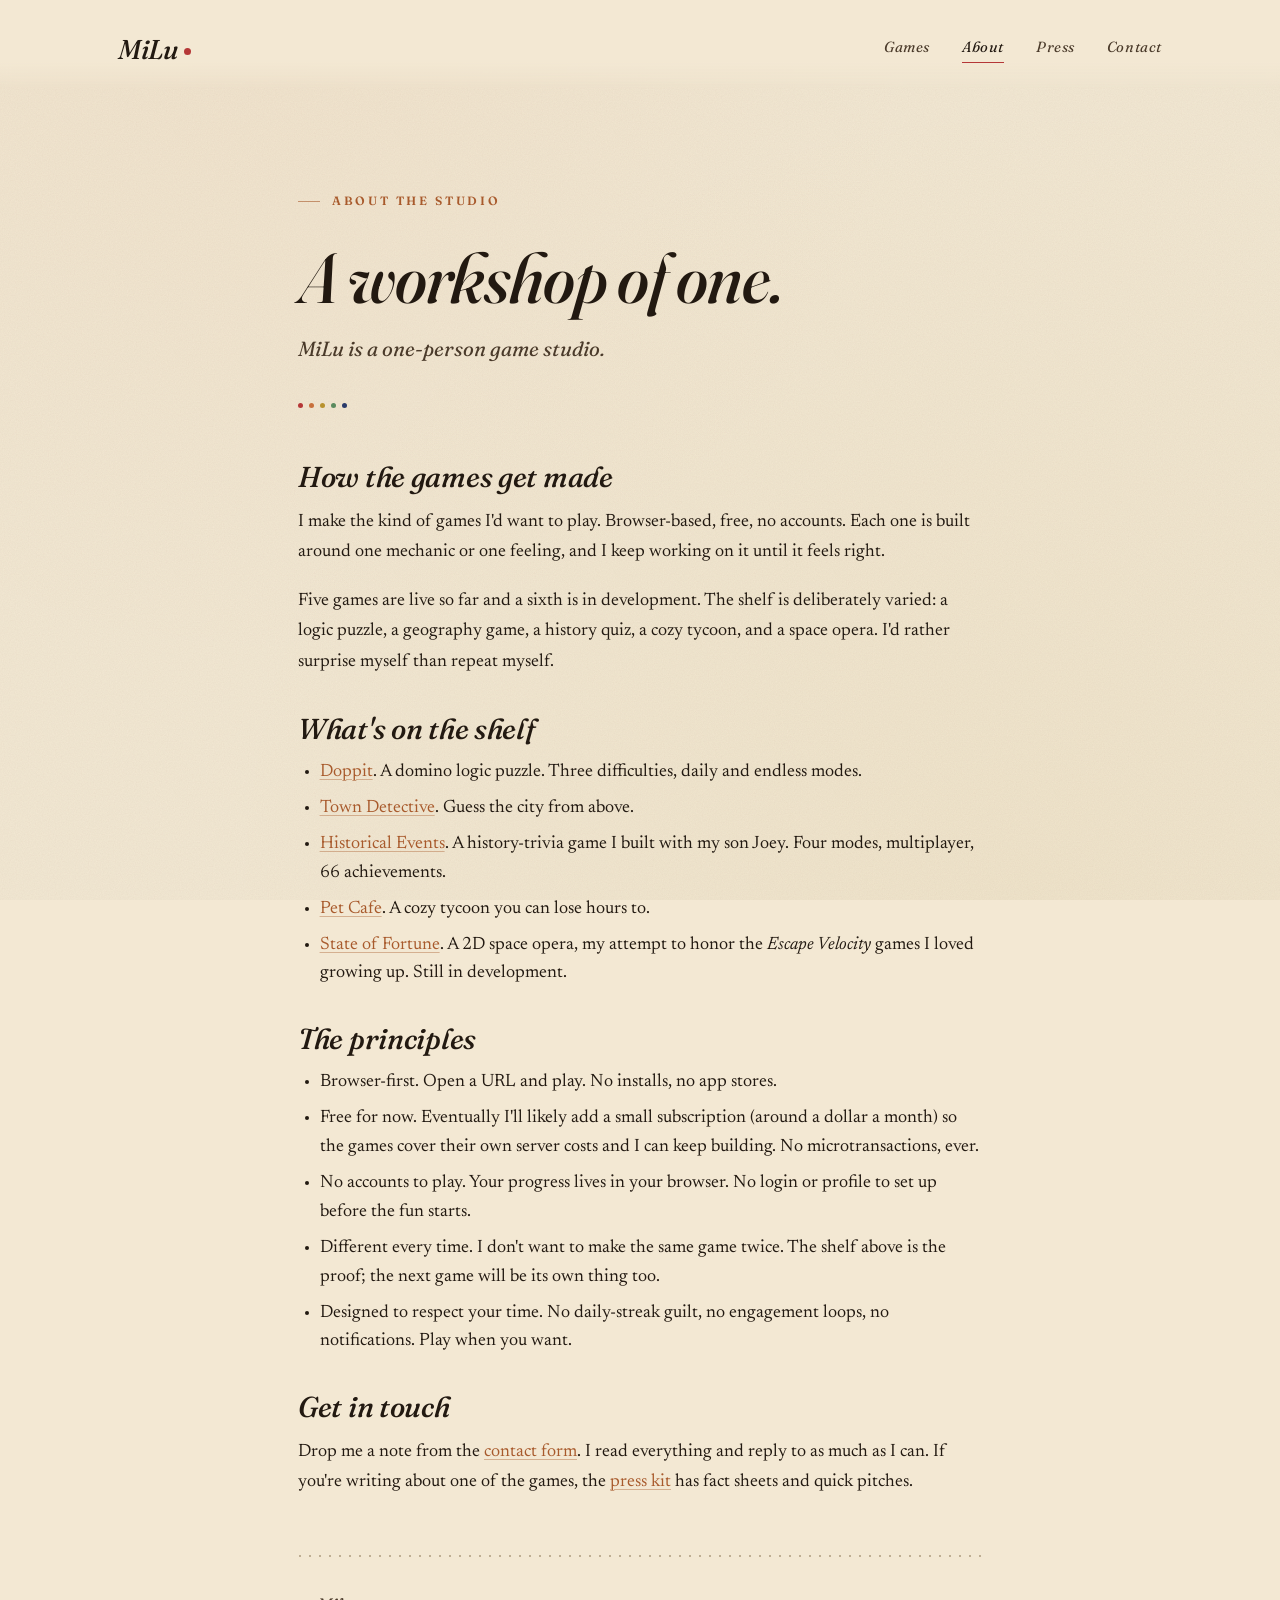
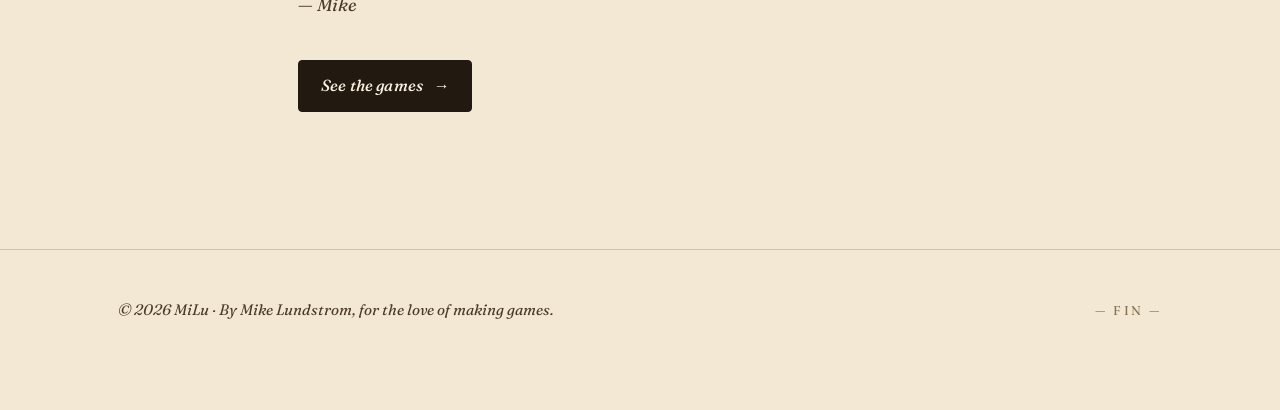
==== about/index.html @ 8ee282e8 "Build the MiLu portfolio site A one-person studio portfolio at milu.company. Single-page hero plus p" ====
<!doctype html>
<html lang="en">
<head>
<meta charset="utf-8">
<meta name="viewport" content="width=device-width, initial-scale=1, viewport-fit=cover">
<title>About — MiLu, a one-person game studio by Mike Lundstrom</title>
<meta name="description" content="MiLu is the workshop of Mike Lundstrom — a one-person studio making strange, considered, browser-playable games. Doppit, Town Detective, Pet Cafe, and State of Fortune (in development).">
<link rel="canonical" href="https://milu.company/about/">

<meta property="og:type" content="profile">
<meta property="og:title" content="About — MiLu">
<meta property="og:description" content="A one-person game studio. The name is Mike Lundstrom; the games are puzzles, sims, and adventures.">
<meta property="og:url" content="https://milu.company/about/">
<meta property="og:site_name" content="MiLu">
<meta name="twitter:card" content="summary">

<meta name="theme-color" content="#f3e8d3" media="(prefers-color-scheme: light)">
<meta name="theme-color" content="#1a1410" media="(prefers-color-scheme: dark)">

<link rel="icon" type="image/svg+xml" href="/assets/favicon.svg">
<link rel="preconnect" href="https://fonts.googleapis.com">
<link rel="preconnect" href="https://fonts.gstatic.com" crossorigin>
<link href="https://fonts.googleapis.com/css2?family=Fraunces:ital,opsz,wght@0,9..144,400..700;1,9..144,400..700&family=Newsreader:ital,opsz,wght@0,6..72,400..700;1,6..72,400..700&display=swap" rel="stylesheet">
<link rel="stylesheet" href="/assets/style.css">

<script type="application/ld+json">
{
  "@context": "https://schema.org",
  "@type": "AboutPage",
  "url": "https://milu.company/about/",
  "name": "About — MiLu",
  "mainEntity": {
    "@type": "Person",
    "name": "Mike Lundstrom",
    "jobTitle": "Game developer",
    "worksFor": { "@type": "Organization", "name": "MiLu", "url": "https://milu.company/" }
  }
}
</script>
</head>
<body>

<a href="#main" class="skip">Skip to content</a>

<header class="site-header">
  <div class="wrap">
    <a class="wordmark" href="/" aria-label="MiLu — home">MiLu<span class="dot" aria-hidden="true"></span></a>
    <nav class="nav" aria-label="Primary">
      <a href="/#games">Games</a>
      <a href="/about/" aria-current="page">About</a>
      <a href="/press/">Press</a>
      <a href="/contact/">Contact</a>
    </nav>
  </div>
</header>

<main id="main">
  <article class="detail">
    <div class="wrap-narrow" style="padding-top: 24px;">

      <p class="eyebrow solo fade fade-1">About the studio</p>
      <h1 class="fade fade-2" style="font-style: italic; margin: 18px 0 18px;">A workshop of one.</h1>
      <p class="lede fade fade-3">
        MiLu is a one-person game studio.
      </p>

      <div class="pip-row fade fade-3" aria-hidden="true">
        <span class="pip"></span><span class="pip"></span><span class="pip"></span><span class="pip"></span><span class="pip"></span>
      </div>

      <h2>How the games get made</h2>
      <p>
        I make the kind of games I'd want to play. Browser-based, free, no accounts. Each one is built
        around one mechanic or one feeling, and I keep working on it until it feels right.
      </p>
      <p>
        Five games are live so far and a sixth is in development. The shelf is deliberately varied:
        a logic puzzle, a geography game, a history quiz, a cozy tycoon, and a space opera. I'd rather
        surprise myself than repeat myself.
      </p>

      <h2>What's on the shelf</h2>
      <ul>
        <li><a href="/games/doppit/">Doppit</a>. A domino logic puzzle. Three difficulties, daily and endless modes.</li>
        <li><a href="/games/town-detective/">Town Detective</a>. Guess the city from above.</li>
        <li><a href="/games/historical-events/">Historical Events</a>. A history-trivia game I built with my son Joey. Four modes, multiplayer, 66 achievements.</li>
        <li><a href="/games/pet-cafe/">Pet Cafe</a>. A cozy tycoon you can lose hours to.</li>
        <li><a href="/games/state-of-fortune/">State of Fortune</a>. A 2D space opera, my attempt to honor the <em>Escape Velocity</em> games I loved growing up. Still in development.</li>
      </ul>

      <h2>The principles</h2>
      <ul>
        <li>Browser-first. Open a URL and play. No installs, no app stores.</li>
        <li>Free for now. Eventually I'll likely add a small subscription (around a dollar a month) so the games cover their own server costs and I can keep building. No microtransactions, ever.</li>
        <li>No accounts to play. Your progress lives in your browser. No login or profile to set up before the fun starts.</li>
        <li>Different every time. I don't want to make the same game twice. The shelf above is the proof; the next game will be its own thing too.</li>
        <li>Designed to respect your time. No daily-streak guilt, no engagement loops, no notifications. Play when you want.</li>
      </ul>

      <h2>Get in touch</h2>
      <p>
        Drop me a note from the <a href="/contact/">contact form</a>. I read everything and reply to as
        much as I can. If you're writing about one of the games, the <a href="/press/">press kit</a> has
        fact sheets and quick pitches.
      </p>

      <hr class="rule-dotted" style="margin: 56px 0 32px;" aria-hidden="true">

      <p style="font-family: var(--display); font-style: italic; color: var(--ink-soft);">— Mike</p>

      <div style="margin-top: 40px;">
        <a class="btn" href="/#games">See the games <span class="arrow">→</span></a>
      </div>

    </div>
  </article>
</main>

<footer class="site-footer">
  <div class="wrap">
    <p class="credit">© 2026 MiLu · By Mike Lundstrom, for the love of making games.</p>
    <p class="ornament">— fin —</p>
  </div>
</footer>

</body>
</html>
---- assets/style.css ----
/* ============================================================
   MILU — One-person game studio
   "The Almanac" — warm, hand-made, editorial-indie
   ============================================================ */

:root {
  /* Surfaces — warm paper / parchment */
  --paper:        #f3e8d3;
  --paper-soft:   #f8efde;
  --paper-deep:   #e8d9bf;
  --paper-shade:  #d8c6a7;
  --paper-card:   #fbf5e7;

  /* Ink — warm dark, never pure black */
  --ink:          #221911;
  --ink-soft:     #4a3a2a;
  --ink-faint:    #8a7355;
  --ink-rule:     rgba(34, 25, 17, 0.18);

  /* Accents */
  --ember:        #c8703c;   /* warm orange — primary */
  --ember-deep:   #a85a2c;
  --rust:         #b53737;   /* doppit red */
  --gold:         #b8922e;
  --gold-soft:    #d6a85a;
  --ivy:          #5a8a5e;
  --plum:         #714060;
  --indigo:       #2a3a6a;

  /* Game-specific accents (used in tiles) */
  --c-doppit:           #b53737;
  --c-towndetective:    #c9a84c;
  --c-historical:       #d49146;
  --c-petcafe:          #c8703c;
  --c-stateoffortune:   #6a4a96;

  /* Type scale */
  --display: 'Fraunces', 'Cormorant Garamond', Georgia, serif;
  --body:    'Newsreader', 'Source Serif 4', Georgia, serif;
  --mono:    'JetBrains Mono', ui-monospace, SFMono-Regular, Menlo, monospace;

  /* Rhythm */
  --content-max: 1140px;
  --content-narrow: 780px;
  --gutter: clamp(20px, 4vw, 48px);
}

@media (prefers-color-scheme: dark) {
  :root {
    --paper:        #1a1410;
    --paper-soft:   #221a14;
    --paper-deep:   #2a2018;
    --paper-shade:  #34281c;
    --paper-card:   #251c14;
    --ink:          #f0e3c6;
    --ink-soft:     #c4b393;
    --ink-faint:    #8a7355;
    --ink-rule:     rgba(240, 227, 198, 0.18);
    color-scheme: dark;
  }
}

/* ─── Reset / base ─────────────────────────────────────────── */

*, *::before, *::after { box-sizing: border-box; }

html {
  -webkit-text-size-adjust: 100%;
  scroll-behavior: smooth;
}

body {
  margin: 0;
  font-family: var(--body);
  font-size: 18px;
  line-height: 1.6;
  color: var(--ink);
  background: var(--paper);
  /* Paper grain — subtle SVG noise overlay */
  background-image:
    radial-gradient(circle at 20% 0%, rgba(200, 112, 60, 0.04), transparent 50%),
    radial-gradient(circle at 80% 100%, rgba(184, 146, 46, 0.05), transparent 60%),
    url("data:image/svg+xml;utf8,<svg xmlns='http://www.w3.org/2000/svg' width='220' height='220'><filter id='n'><feTurbulence type='fractalNoise' baseFrequency='0.85' numOctaves='2' stitchTiles='stitch'/><feColorMatrix values='0 0 0 0 0.15  0 0 0 0 0.12  0 0 0 0 0.08  0 0 0 0.07 0'/></filter><rect width='100%25' height='100%25' filter='url(%23n)'/></svg>");
  background-attachment: fixed;
  -webkit-font-smoothing: antialiased;
  -moz-osx-font-smoothing: grayscale;
  text-rendering: optimizeLegibility;
}

img, svg { display: block; max-width: 100%; }

a {
  color: var(--ember-deep);
  text-decoration: underline;
  text-decoration-thickness: 1px;
  text-underline-offset: 3px;
  text-decoration-color: rgba(168, 90, 44, 0.4);
  transition: color 200ms ease, text-decoration-color 200ms ease;
}
a:hover { color: var(--rust); text-decoration-color: currentColor; }

::selection { background: var(--gold-soft); color: var(--ink); }

/* ─── Layout containers ────────────────────────────────────── */

.wrap {
  max-width: var(--content-max);
  margin: 0 auto;
  padding: 0 var(--gutter);
}
.wrap-narrow {
  max-width: var(--content-narrow);
  margin: 0 auto;
  padding: 0 var(--gutter);
}

/* ─── Typography ───────────────────────────────────────────── */

h1, h2, h3, h4 {
  font-family: var(--display);
  font-weight: 500;
  line-height: 1.05;
  letter-spacing: -0.01em;
  color: var(--ink);
  margin: 0;
  font-variation-settings: "opsz" 144;
}

h1 { font-size: clamp(2.4rem, 6vw, 4.4rem); }
h2 { font-size: clamp(1.8rem, 3.6vw, 2.6rem); font-variation-settings: "opsz" 36; }
h3 { font-size: clamp(1.3rem, 2.4vw, 1.6rem); font-variation-settings: "opsz" 24; }

.display-italic { font-style: italic; }

.eyebrow {
  font-family: var(--display);
  font-size: 0.75rem;
  font-weight: 600;
  letter-spacing: 0.22em;
  text-transform: uppercase;
  color: var(--ember-deep);
  display: inline-flex;
  align-items: center;
  gap: 12px;
}
.eyebrow::before, .eyebrow::after {
  content: "";
  display: inline-block;
  width: 22px;
  height: 1px;
  background: currentColor;
  opacity: 0.6;
}
.eyebrow.solo::after { display: none; }

p { margin: 0 0 1em; }

.lede {
  font-size: clamp(1.15rem, 1.6vw, 1.3rem);
  line-height: 1.55;
  color: var(--ink-soft);
  font-style: italic;
  font-family: var(--display);
  font-weight: 400;
  font-variation-settings: "opsz" 18;
}

.fine {
  font-size: 0.85rem;
  color: var(--ink-faint);
  letter-spacing: 0.04em;
}

/* ─── Header / nav ─────────────────────────────────────────── */

.site-header {
  padding: 24px 0 0;
  position: sticky;
  top: 0;
  background: linear-gradient(to bottom, var(--paper) 70%, transparent);
  z-index: 50;
  backdrop-filter: blur(6px);
}
.site-header .wrap {
  display: flex;
  align-items: center;
  justify-content: space-between;
  gap: 24px;
  padding-top: 4px;
  padding-bottom: 16px;
}

.wordmark {
  font-family: var(--display);
  font-size: 1.7rem;
  font-style: italic;
  font-weight: 500;
  letter-spacing: -0.01em;
  color: var(--ink);
  text-decoration: none;
  display: inline-flex;
  align-items: baseline;
  gap: 6px;
  font-variation-settings: "opsz" 60;
}
.wordmark .dot {
  width: 7px;
  height: 7px;
  background: var(--rust);
  border-radius: 50%;
  display: inline-block;
  transform: translateY(-4px);
}
.wordmark:hover { color: var(--rust); }

.nav {
  display: flex;
  align-items: center;
  gap: clamp(14px, 2.5vw, 32px);
}
.nav a {
  font-family: var(--display);
  font-size: 0.92rem;
  letter-spacing: 0.04em;
  color: var(--ink-soft);
  text-decoration: none;
  font-style: italic;
  font-variation-settings: "opsz" 24;
  border-bottom: 1px solid transparent;
  padding-bottom: 2px;
  transition: color 180ms ease, border-color 180ms ease;
}
.nav a:hover { color: var(--ink); border-bottom-color: var(--ember); }
.nav a[aria-current="page"] { color: var(--ink); border-bottom-color: var(--rust); }

/* ─── Hero ─────────────────────────────────────────────────── */

.hero {
  padding: clamp(56px, 9vw, 120px) 0 clamp(40px, 6vw, 72px);
  position: relative;
}
.hero h1 {
  font-style: italic;
  font-weight: 400;
  max-width: 14ch;
  font-variation-settings: "opsz" 144;
}
.hero h1 em {
  font-style: normal;
  font-weight: 600;
  color: var(--rust);
}
.hero .lede {
  max-width: 38ch;
  margin-top: 22px;
}
.hero-decor {
  position: absolute;
  top: 10%;
  right: var(--gutter);
  font-family: var(--display);
  font-style: italic;
  color: var(--ink-faint);
  font-size: 0.85rem;
  letter-spacing: 0.16em;
  text-transform: uppercase;
  writing-mode: vertical-rl;
  text-orientation: mixed;
  opacity: 0.6;
}

/* Dotted ornament (echoes Doppit pips) */
.pip-row {
  display: inline-flex;
  gap: 6px;
  align-items: center;
  margin: 18px 0;
}
.pip-row .pip {
  width: 5px;
  height: 5px;
  border-radius: 50%;
  background: var(--rust);
}
.pip-row .pip:nth-child(2) { background: var(--ember); }
.pip-row .pip:nth-child(3) { background: var(--gold); }
.pip-row .pip:nth-child(4) { background: var(--ivy); }
.pip-row .pip:nth-child(5) { background: var(--indigo); }

/* ─── Section rhythm ───────────────────────────────────────── */

section { padding: clamp(48px, 7vw, 96px) 0; }

.section-head {
  display: flex;
  align-items: end;
  justify-content: space-between;
  gap: 24px;
  margin-bottom: 40px;
  flex-wrap: wrap;
}
.section-head h2 {
  font-style: italic;
  font-weight: 400;
  max-width: 22ch;
  font-variation-settings: "opsz" 56;
}
.section-head .aside {
  max-width: 32ch;
  color: var(--ink-soft);
  font-size: 0.95rem;
  line-height: 1.55;
}

.rule {
  border: 0;
  border-top: 1px solid var(--ink-rule);
  margin: 0;
}
.rule-dotted {
  border: 0;
  height: 4px;
  background-image: radial-gradient(circle, var(--ink-faint) 1px, transparent 1.5px);
  background-size: 10px 4px;
  background-repeat: repeat-x;
  background-position: center;
  margin: 12px 0;
  opacity: 0.5;
}

/* ─── Games grid ───────────────────────────────────────────── */

.games {
  display: grid;
  grid-template-columns: repeat(12, 1fr);
  gap: 24px;
}

.card {
  position: relative;
  display: flex;
  flex-direction: column;
  background: var(--paper-card);
  border: 1px solid var(--ink-rule);
  border-radius: 6px;
  overflow: hidden;
  text-decoration: none;
  color: var(--ink);
  box-shadow: 0 1px 0 var(--paper-shade), 0 14px 32px -20px rgba(34, 25, 17, 0.35);
  transition: transform 280ms cubic-bezier(0.2, 0.7, 0.3, 1.2),
              box-shadow 280ms ease;
}
.card:hover {
  transform: translateY(-3px);
  box-shadow: 0 1px 0 var(--paper-shade), 0 22px 44px -18px rgba(34, 25, 17, 0.45);
}

.card-art {
  aspect-ratio: 4/3;
  position: relative;
  overflow: hidden;
  border-bottom: 1px solid var(--ink-rule);
}
.card-art svg { width: 100%; height: 100%; display: block; }

.card-body {
  padding: 22px 24px 24px;
  display: flex;
  flex-direction: column;
  gap: 8px;
}
.card-title {
  font-family: var(--display);
  font-style: italic;
  font-size: 1.55rem;
  line-height: 1.05;
  font-weight: 500;
  letter-spacing: -0.01em;
  font-variation-settings: "opsz" 36;
}
.card-credit {
  font-family: var(--display);
  font-style: italic;
  color: var(--ink-faint);
  font-size: 0.85rem;
}
.card-tag {
  font-family: var(--display);
  font-size: 0.7rem;
  letter-spacing: 0.22em;
  text-transform: uppercase;
  color: var(--ember-deep);
  font-weight: 600;
}
.card-tag.coming { color: var(--plum); }
.card-meta {
  display: flex;
  justify-content: space-between;
  align-items: center;
  gap: 12px;
  margin-top: 12px;
}
.card-meta .arrow {
  font-family: var(--display);
  color: var(--ink-soft);
  font-size: 0.95rem;
  font-style: italic;
  transition: transform 250ms ease, color 250ms ease;
}
.card:hover .arrow { transform: translateX(4px); color: var(--rust); }

.card-summary {
  font-size: 0.96rem;
  line-height: 1.5;
  color: var(--ink-soft);
}

/* Grid spans */
.card.lg { grid-column: span 12; }
.card.md { grid-column: span 6; }
.card.sm { grid-column: span 4; }

@media (min-width: 900px) {
  .card.lg { grid-column: span 8; }
  .card.md { grid-column: span 4; }
  .card.sm { grid-column: span 4; }
}
@media (max-width: 700px) {
  .card.lg, .card.md, .card.sm { grid-column: span 12; }
}

/* ─── About preview ────────────────────────────────────────── */

.about-preview {
  display: grid;
  grid-template-columns: 1fr 1fr;
  gap: clamp(32px, 5vw, 64px);
  align-items: start;
}
@media (max-width: 800px) { .about-preview { grid-template-columns: 1fr; } }

.about-portrait {
  aspect-ratio: 4 / 5;
  background: var(--paper-deep);
  border-radius: 4px;
  position: relative;
  overflow: hidden;
  box-shadow: 0 2px 0 var(--paper-shade), 0 30px 50px -30px rgba(34, 25, 17, 0.45);
}

.about-text h2 { margin-bottom: 18px; }
.about-text p { font-size: 1.05rem; line-height: 1.65; color: var(--ink-soft); }

/* ─── Press preview / contact ──────────────────────────────── */

.press-band {
  background: var(--paper-soft);
  border-top: 1px solid var(--ink-rule);
  border-bottom: 1px solid var(--ink-rule);
}
.press-grid {
  display: grid;
  grid-template-columns: 1.2fr 1fr;
  gap: clamp(32px, 5vw, 72px);
  align-items: center;
}
@media (max-width: 800px) { .press-grid { grid-template-columns: 1fr; } }

.contact-card {
  background: var(--paper-card);
  border: 1px solid var(--ink-rule);
  border-radius: 6px;
  padding: 28px;
  box-shadow: 0 2px 0 var(--paper-shade);
}
.contact-card .email {
  font-family: var(--display);
  font-style: italic;
  font-size: clamp(1.4rem, 2.6vw, 1.8rem);
  font-weight: 500;
  color: var(--ink);
  word-break: break-all;
  font-variation-settings: "opsz" 36;
}
.contact-card .email a {
  text-decoration-color: var(--ember);
  color: var(--ink);
}
.contact-card .email a:hover { color: var(--rust); }

/* ─── Press screenshots ────────────────────────────────────── */

.press-shot {
  display: block;
  max-width: 520px;
  margin: 32px 0 12px;
  border-radius: 6px;
  overflow: hidden;
  border: 1px solid var(--ink-rule);
  box-shadow: 0 2px 0 var(--paper-shade), 0 14px 32px -20px rgba(34, 25, 17, 0.4);
}
.press-shot img {
  display: block;
  width: 100%;
  height: auto;
  aspect-ratio: 4 / 3;
}

/* ─── Press kit list ───────────────────────────────────────── */

.press-list {
  list-style: none;
  padding: 0;
  margin: 0;
  display: grid;
  gap: 14px;
}
.press-list li {
  border-bottom: 1px dotted var(--ink-rule);
  padding-bottom: 14px;
  display: flex;
  justify-content: space-between;
  gap: 16px;
  align-items: baseline;
}
.press-list strong {
  font-family: var(--display);
  font-style: italic;
  font-weight: 500;
  font-size: 1.1rem;
}
.press-list .meta {
  font-size: 0.85rem;
  color: var(--ink-faint);
  letter-spacing: 0.04em;
}

/* ─── Buttons ──────────────────────────────────────────────── */

.btn {
  display: inline-flex;
  align-items: center;
  gap: 10px;
  font-family: var(--display);
  font-style: italic;
  font-size: 1rem;
  font-weight: 500;
  color: var(--paper-soft);
  background: var(--ink);
  padding: 12px 22px;
  border-radius: 4px;
  text-decoration: none;
  border: 1px solid var(--ink);
  transition: transform 180ms ease, background 200ms ease, color 200ms ease;
  letter-spacing: 0.01em;
}
.btn:hover { background: var(--rust); border-color: var(--rust); transform: translateY(-1px); }
.btn .arrow { transition: transform 220ms ease; }
.btn:hover .arrow { transform: translateX(4px); }

.btn.ghost {
  background: transparent;
  color: var(--ink);
}
.btn.ghost:hover { background: var(--ink); color: var(--paper-soft); }

/* ─── Footer ───────────────────────────────────────────────── */

.site-footer {
  padding: 48px 0 72px;
  border-top: 1px solid var(--ink-rule);
  margin-top: 48px;
}
.site-footer .wrap {
  display: flex;
  justify-content: space-between;
  align-items: baseline;
  gap: 24px;
  flex-wrap: wrap;
}
.site-footer .credit {
  font-family: var(--display);
  font-style: italic;
  font-size: 0.95rem;
  color: var(--ink-soft);
}
.site-footer .ornament {
  font-family: var(--display);
  color: var(--ink-faint);
  font-size: 0.8rem;
  letter-spacing: 0.2em;
  text-transform: uppercase;
}

/* ─── Detail page layout (per-game / about / press) ────────── */

.detail {
  padding: clamp(36px, 6vw, 72px) 0 clamp(48px, 7vw, 96px);
}
.detail-grid {
  display: grid;
  grid-template-columns: 1.4fr 1fr;
  gap: clamp(32px, 5vw, 64px);
  align-items: start;
}
@media (max-width: 900px) { .detail-grid { grid-template-columns: 1fr; } }

.detail-art {
  aspect-ratio: 4 / 3;
  border-radius: 6px;
  overflow: hidden;
  box-shadow: 0 2px 0 var(--paper-shade), 0 26px 60px -28px rgba(34, 25, 17, 0.5);
}
.detail-art svg { width: 100%; height: 100%; }

.detail-text h1 {
  font-style: italic;
  font-size: clamp(2.2rem, 4.6vw, 3.4rem);
  margin-bottom: 12px;
  font-variation-settings: "opsz" 96;
}
.detail-text h1 .ampersand {
  font-style: italic;
  color: var(--ember);
}
.detail-text .lede { margin-bottom: 24px; }

.detail-meta {
  display: grid;
  grid-template-columns: repeat(auto-fit, minmax(140px, 1fr));
  gap: 16px;
  padding: 22px 0;
  border-top: 1px solid var(--ink-rule);
  border-bottom: 1px solid var(--ink-rule);
  margin: 24px 0 32px;
}
.detail-meta dt {
  font-family: var(--display);
  font-size: 0.7rem;
  letter-spacing: 0.22em;
  text-transform: uppercase;
  color: var(--ember-deep);
  font-weight: 600;
  margin-bottom: 6px;
}
.detail-meta dd {
  font-family: var(--display);
  font-style: italic;
  font-size: 1.05rem;
  margin: 0;
  font-variation-settings: "opsz" 18;
}

.actions {
  display: flex;
  gap: 14px;
  flex-wrap: wrap;
  margin-top: 28px;
}

article p { line-height: 1.7; }

article h2 {
  font-style: italic;
  font-size: clamp(1.4rem, 2.4vw, 1.8rem);
  margin: 36px 0 14px;
  font-variation-settings: "opsz" 36;
}

article ul { padding-left: 1.2em; margin: 0 0 1em; }
article li { margin-bottom: 0.4em; line-height: 1.6; }

/* ─── Subtle animations ────────────────────────────────────── */

@keyframes fadeUp {
  from { opacity: 0; transform: translateY(14px); }
  to   { opacity: 1; transform: translateY(0); }
}
.fade { animation: fadeUp 700ms cubic-bezier(0.2, 0.7, 0.3, 1) both; }
.fade-1 { animation-delay: 90ms; }
.fade-2 { animation-delay: 180ms; }
.fade-3 { animation-delay: 270ms; }
.fade-4 { animation-delay: 360ms; }
.fade-5 { animation-delay: 450ms; }
.fade-6 { animation-delay: 540ms; }

@media (prefers-reduced-motion: reduce) {
  *, *::before, *::after {
    animation-duration: 0.01ms !important;
    transition-duration: 0.01ms !important;
  }
  html { scroll-behavior: auto; }
}

/* ─── Skip link ────────────────────────────────────────────── */

.skip {
  position: absolute;
  left: -9999px;
  top: -9999px;
}
.skip:focus {
  position: fixed;
  top: 12px;
  left: 12px;
  background: var(--ink);
  color: var(--paper-soft);
  padding: 8px 14px;
  border-radius: 4px;
  z-index: 100;
}

/* ─── Tile-specific art tweaks ─────────────────────────────── */

.tile-doppit { background: #e8d9bf; }
.tile-doppit svg .pip { fill: #b53737; }

.tile-towndetective { background: #0c1019; }
.tile-historical { background: #1a1208; }
.tile-petcafe { background: #2a1f14; }
.tile-stateoffortune {
  background: radial-gradient(ellipse at 30% 20%, #2a2350, #0a0816 70%);
}
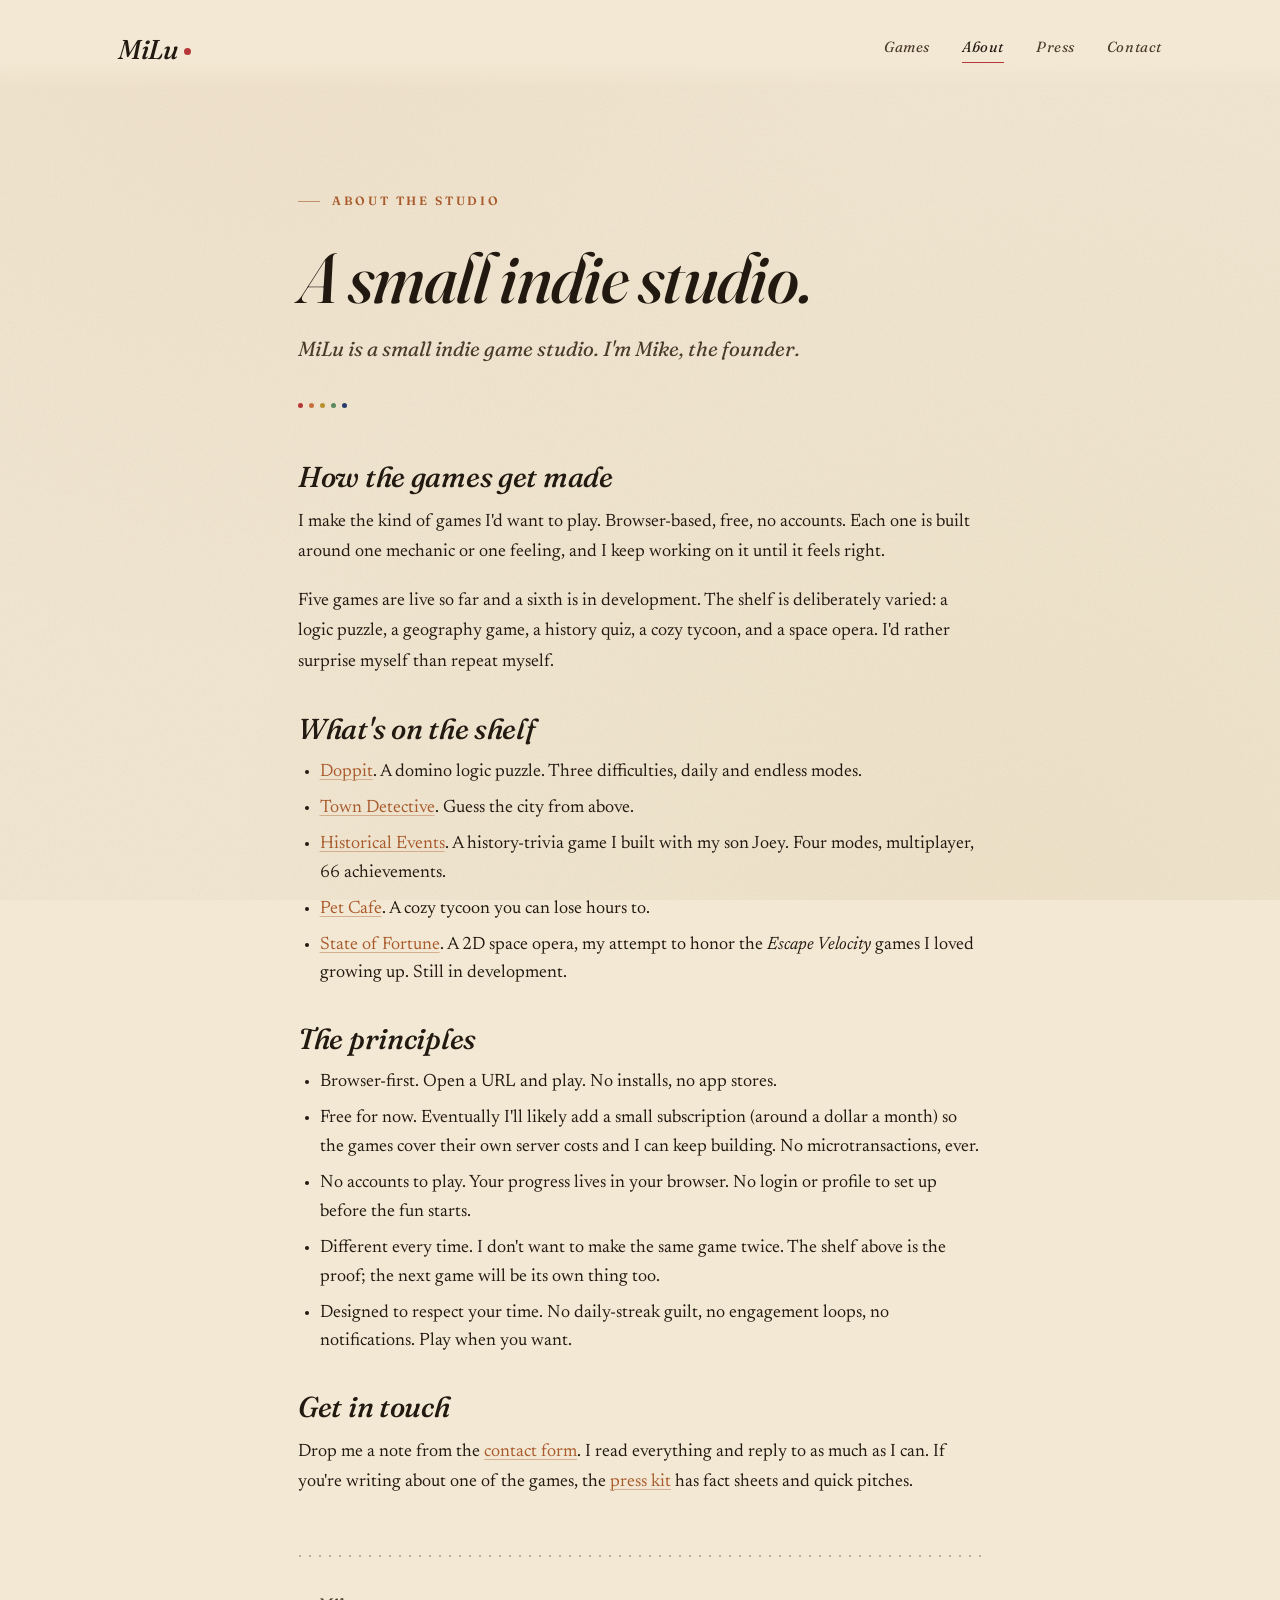
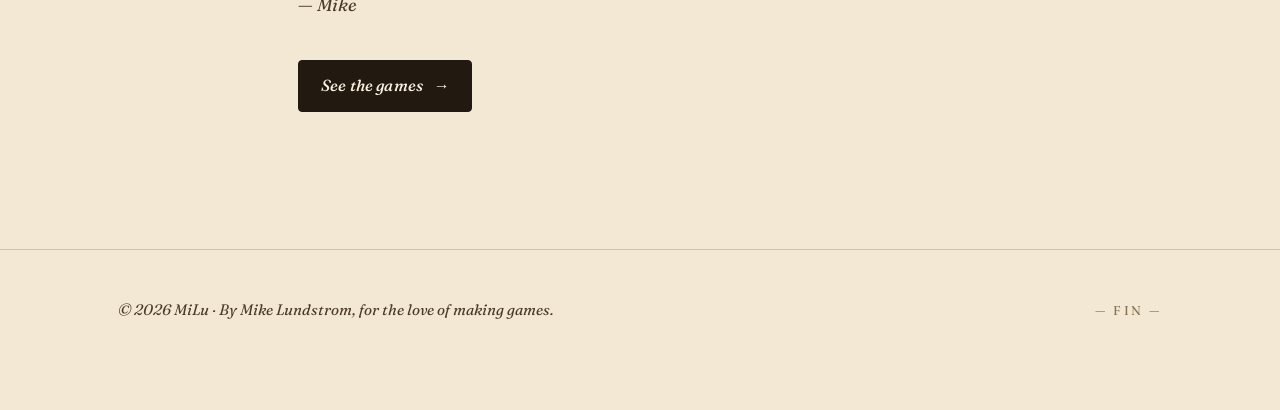
==== commit 1af1bd45: "Reframe MiLu as a small indie studio (drop one-person framing) Replaces every "one-person studio / w" ====
--- a/about/index.html
+++ b/about/index.html
@@ -3,13 +3,13 @@
 <head>
 <meta charset="utf-8">
 <meta name="viewport" content="width=device-width, initial-scale=1, viewport-fit=cover">
-<title>About — MiLu, a one-person game studio by Mike Lundstrom</title>
-<meta name="description" content="MiLu is the workshop of Mike Lundstrom — a one-person studio making strange, considered, browser-playable games. Doppit, Town Detective, Pet Cafe, and State of Fortune (in development).">
+<title>About — MiLu, a small indie game studio founded by Mike Lundstrom</title>
+<meta name="description" content="MiLu is a small indie studio founded by Mike Lundstrom, making considered, browser-playable games. Doppit, Town Detective, Historical Events, Pet Cafe, and State of Fortune (in development).">
 <link rel="canonical" href="https://milu.company/about/">
 
 <meta property="og:type" content="profile">
 <meta property="og:title" content="About — MiLu">
-<meta property="og:description" content="A one-person game studio. The name is Mike Lundstrom; the games are puzzles, sims, and adventures.">
+<meta property="og:description" content="A small indie game studio founded by Mike Lundstrom. The games are puzzles, sims, and adventures.">
 <meta property="og:url" content="https://milu.company/about/">
 <meta property="og:site_name" content="MiLu">
 <meta name="twitter:card" content="summary">
@@ -59,9 +59,9 @@
     <div class="wrap-narrow" style="padding-top: 24px;">
 
       <p class="eyebrow solo fade fade-1">About the studio</p>
-      <h1 class="fade fade-2" style="font-style: italic; margin: 18px 0 18px;">A workshop of one.</h1>
+      <h1 class="fade fade-2" style="font-style: italic; margin: 18px 0 18px;">A small indie studio.</h1>
       <p class="lede fade fade-3">
-        MiLu is a one-person game studio.
+        MiLu is a small indie game studio. I'm Mike, the founder.
       </p>
 
       <div class="pip-row fade fade-3" aria-hidden="true">
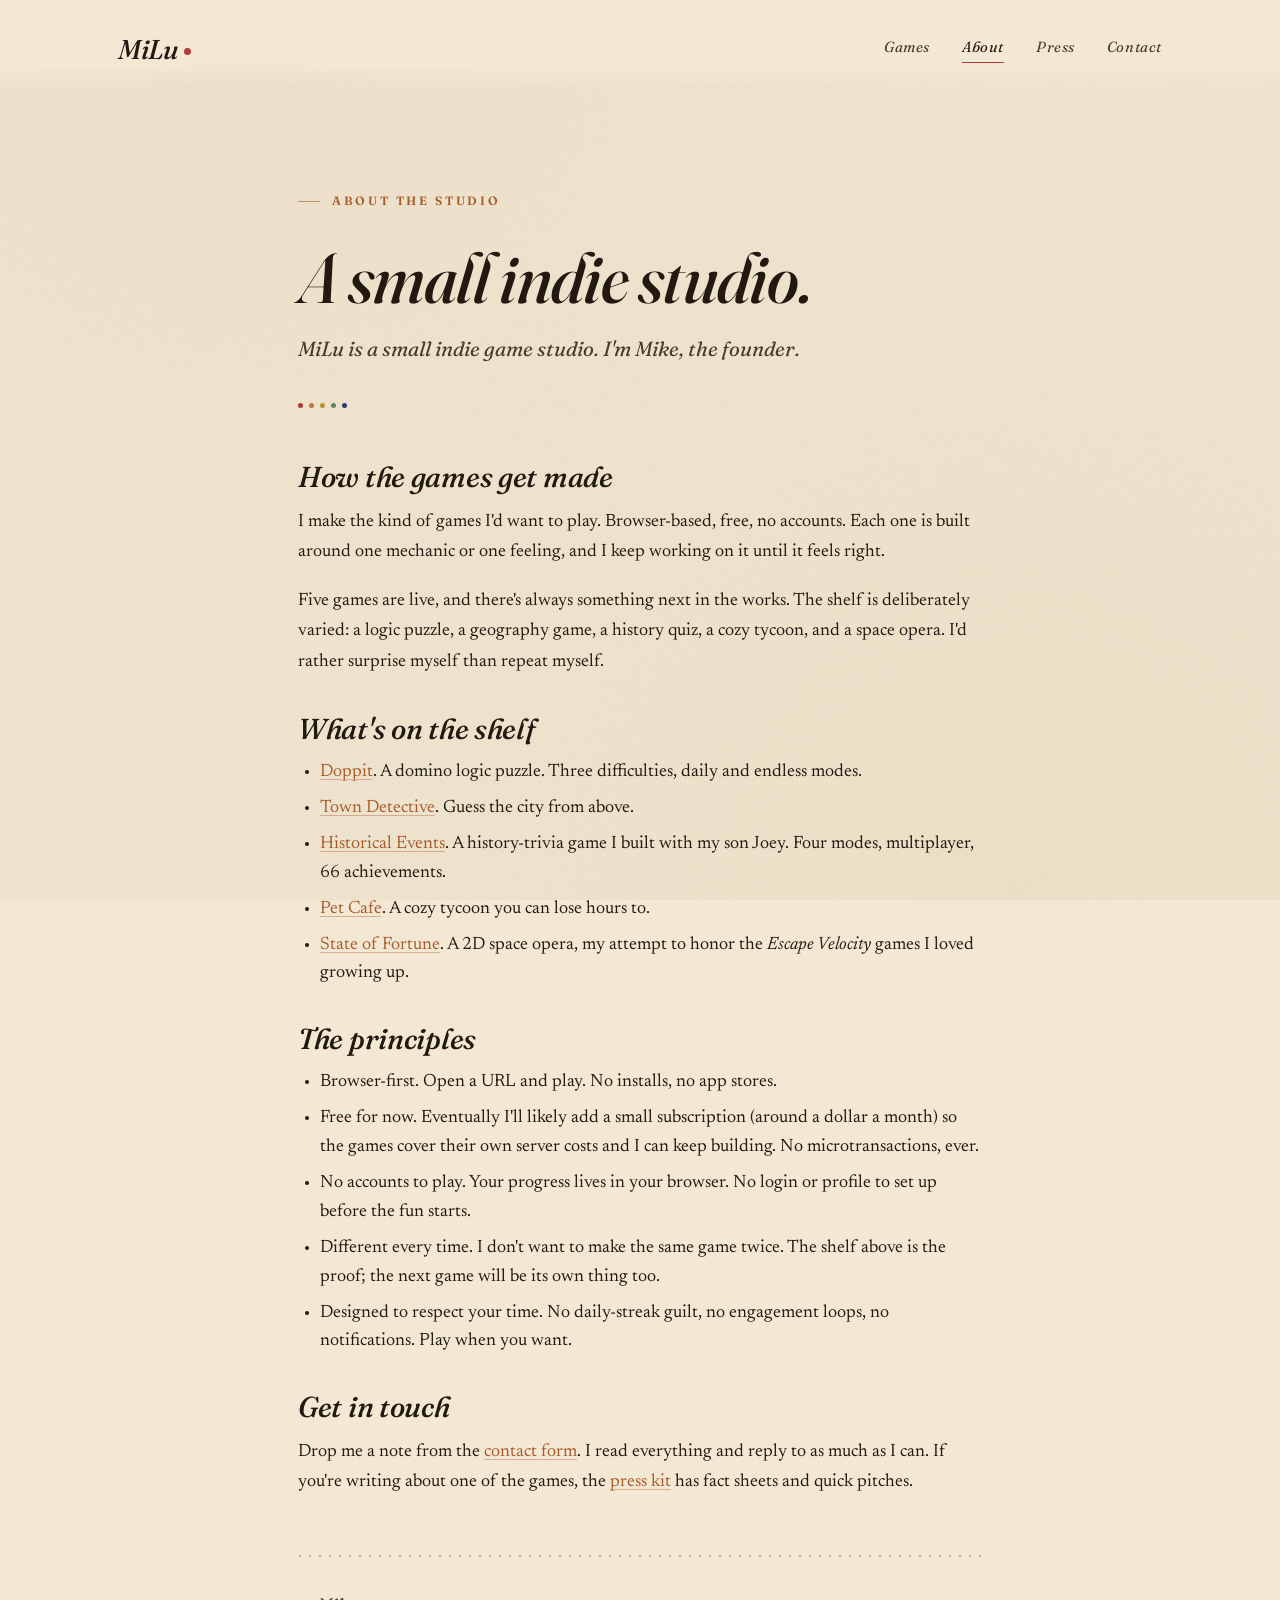
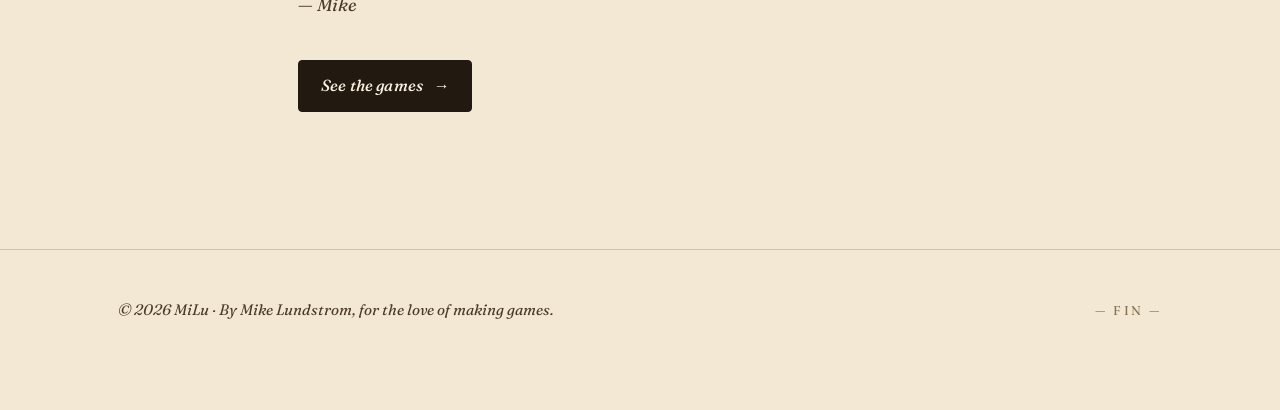
==== commit 0144eff7: "State of Fortune is live at stateoffortune.com Drops every "in development" / "Coming soon" / "Miles" ====
--- a/about/index.html
+++ b/about/index.html
@@ -4,7 +4,7 @@
 <meta charset="utf-8">
 <meta name="viewport" content="width=device-width, initial-scale=1, viewport-fit=cover">
 <title>About — MiLu, a small indie game studio founded by Mike Lundstrom</title>
-<meta name="description" content="MiLu is a small indie studio founded by Mike Lundstrom, making considered, browser-playable games. Doppit, Town Detective, Historical Events, Pet Cafe, and State of Fortune (in development).">
+<meta name="description" content="MiLu is a small indie studio founded by Mike Lundstrom, making considered, browser-playable games. Doppit, Town Detective, Historical Events, Pet Cafe, and State of Fortune.">
 <link rel="canonical" href="https://milu.company/about/">
 
 <meta property="og:type" content="profile">
@@ -74,7 +74,7 @@
         around one mechanic or one feeling, and I keep working on it until it feels right.
       </p>
       <p>
-        Five games are live so far and a sixth is in development. The shelf is deliberately varied:
+        Five games are live, and there's always something next in the works. The shelf is deliberately varied:
         a logic puzzle, a geography game, a history quiz, a cozy tycoon, and a space opera. I'd rather
         surprise myself than repeat myself.
       </p>
@@ -85,7 +85,7 @@
         <li><a href="/games/town-detective/">Town Detective</a>. Guess the city from above.</li>
         <li><a href="/games/historical-events/">Historical Events</a>. A history-trivia game I built with my son Joey. Four modes, multiplayer, 66 achievements.</li>
         <li><a href="/games/pet-cafe/">Pet Cafe</a>. A cozy tycoon you can lose hours to.</li>
-        <li><a href="/games/state-of-fortune/">State of Fortune</a>. A 2D space opera, my attempt to honor the <em>Escape Velocity</em> games I loved growing up. Still in development.</li>
+        <li><a href="/games/state-of-fortune/">State of Fortune</a>. A 2D space opera, my attempt to honor the <em>Escape Velocity</em> games I loved growing up.</li>
       </ul>
 
       <h2>The principles</h2>
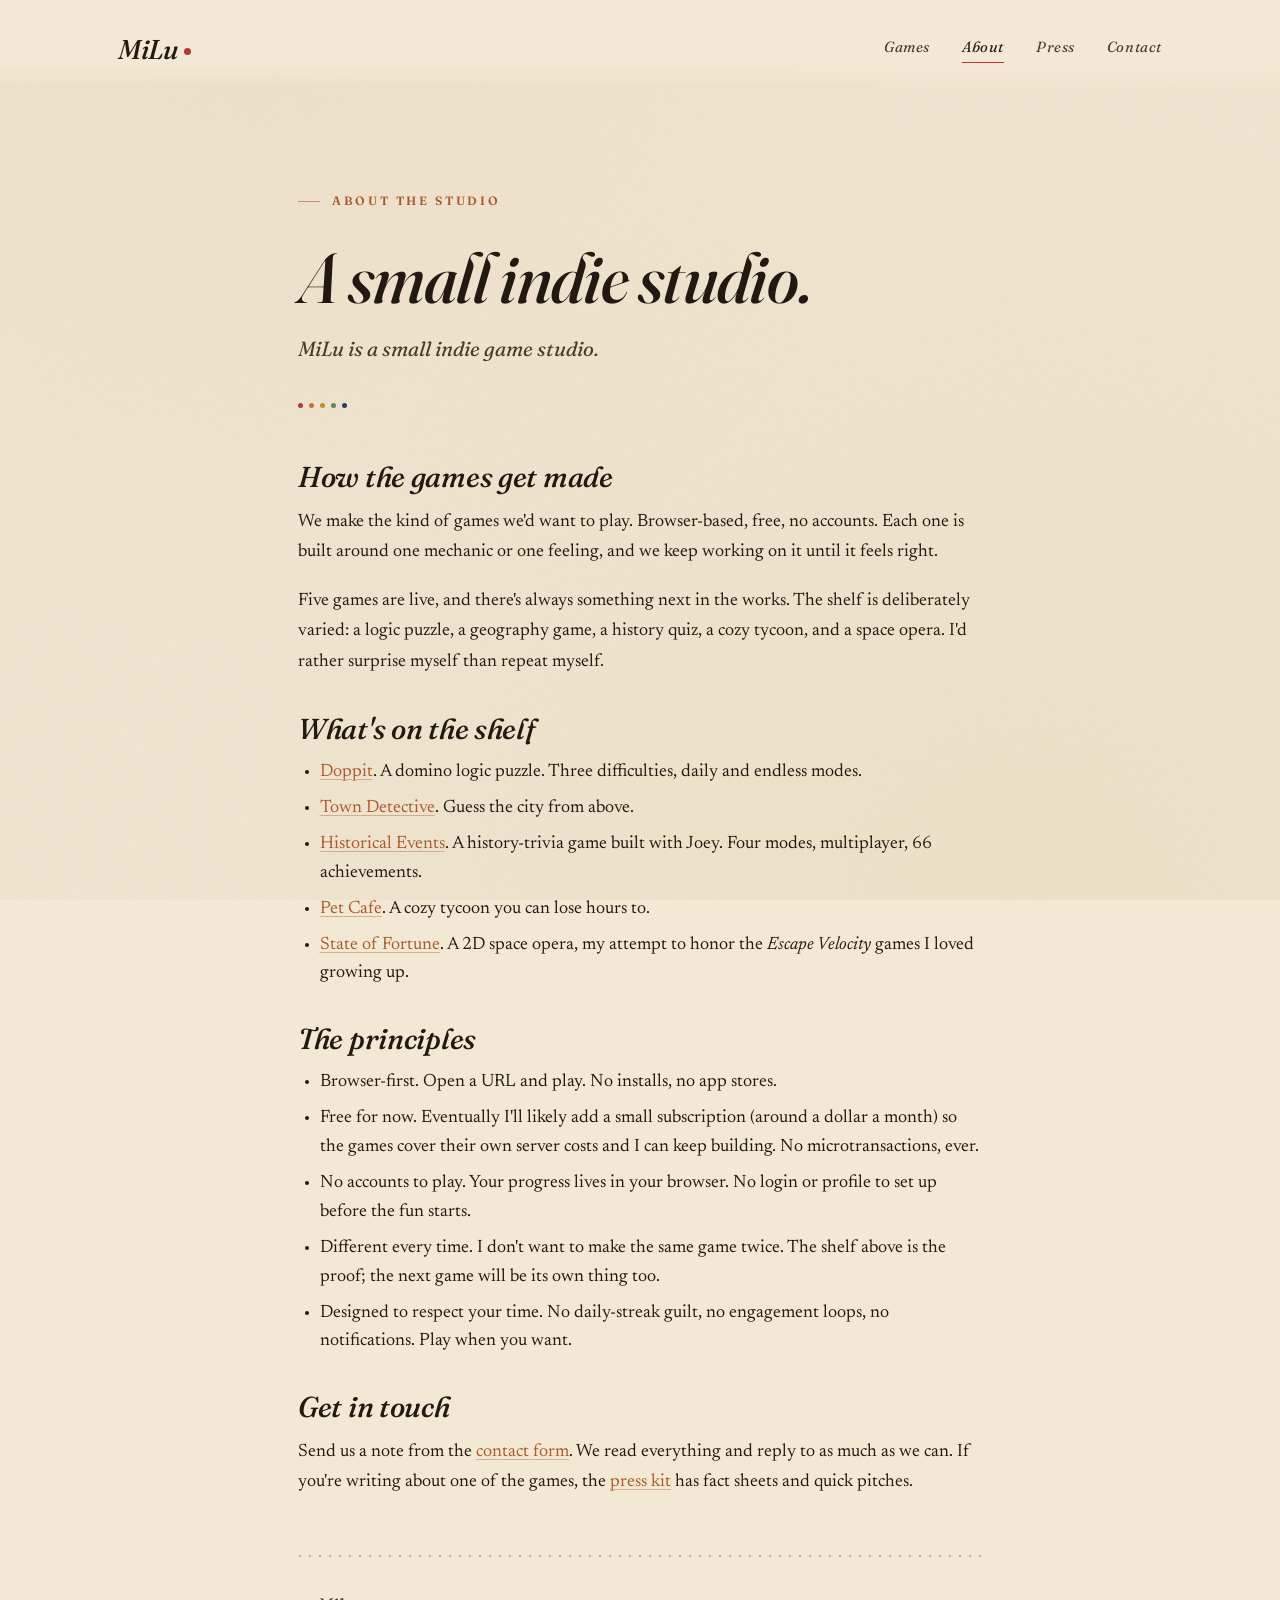
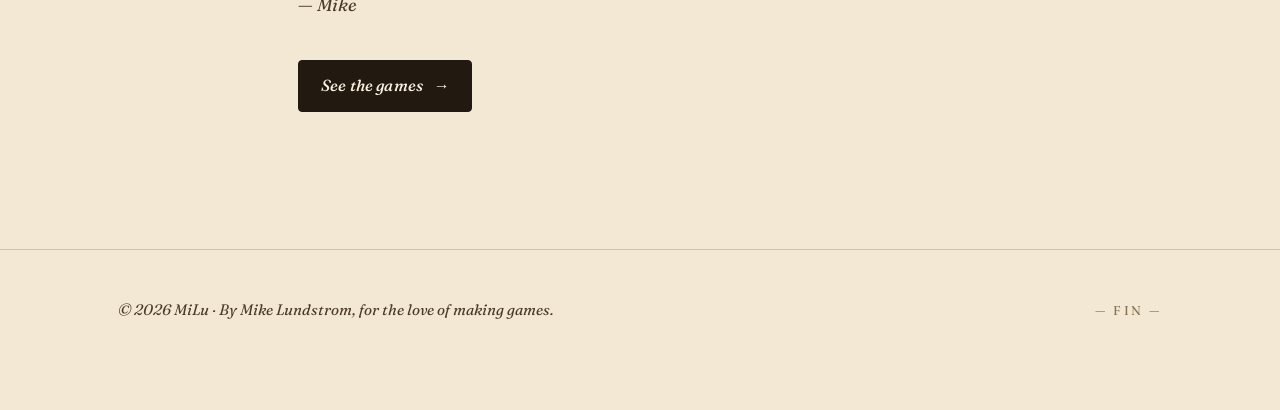
==== commit 86c40704: "Shift to collective voice (we/us) across the catalogue Drops the remaining first-person-singular fra" ====
--- a/about/index.html
+++ b/about/index.html
@@ -61,7 +61,7 @@
       <p class="eyebrow solo fade fade-1">About the studio</p>
       <h1 class="fade fade-2" style="font-style: italic; margin: 18px 0 18px;">A small indie studio.</h1>
       <p class="lede fade fade-3">
-        MiLu is a small indie game studio. I'm Mike, the founder.
+        MiLu is a small indie game studio.
       </p>
 
       <div class="pip-row fade fade-3" aria-hidden="true">
@@ -70,8 +70,8 @@
 
       <h2>How the games get made</h2>
       <p>
-        I make the kind of games I'd want to play. Browser-based, free, no accounts. Each one is built
-        around one mechanic or one feeling, and I keep working on it until it feels right.
+        We make the kind of games we'd want to play. Browser-based, free, no accounts. Each one is
+        built around one mechanic or one feeling, and we keep working on it until it feels right.
       </p>
       <p>
         Five games are live, and there's always something next in the works. The shelf is deliberately varied:
@@ -83,7 +83,7 @@
       <ul>
         <li><a href="/games/doppit/">Doppit</a>. A domino logic puzzle. Three difficulties, daily and endless modes.</li>
         <li><a href="/games/town-detective/">Town Detective</a>. Guess the city from above.</li>
-        <li><a href="/games/historical-events/">Historical Events</a>. A history-trivia game I built with my son Joey. Four modes, multiplayer, 66 achievements.</li>
+        <li><a href="/games/historical-events/">Historical Events</a>. A history-trivia game built with Joey. Four modes, multiplayer, 66 achievements.</li>
         <li><a href="/games/pet-cafe/">Pet Cafe</a>. A cozy tycoon you can lose hours to.</li>
         <li><a href="/games/state-of-fortune/">State of Fortune</a>. A 2D space opera, my attempt to honor the <em>Escape Velocity</em> games I loved growing up.</li>
       </ul>
@@ -99,9 +99,9 @@
 
       <h2>Get in touch</h2>
       <p>
-        Drop me a note from the <a href="/contact/">contact form</a>. I read everything and reply to as
-        much as I can. If you're writing about one of the games, the <a href="/press/">press kit</a> has
-        fact sheets and quick pitches.
+        Send us a note from the <a href="/contact/">contact form</a>. We read everything and reply to
+        as much as we can. If you're writing about one of the games, the <a href="/press/">press kit</a>
+        has fact sheets and quick pitches.
       </p>
 
       <hr class="rule-dotted" style="margin: 56px 0 32px;" aria-hidden="true">
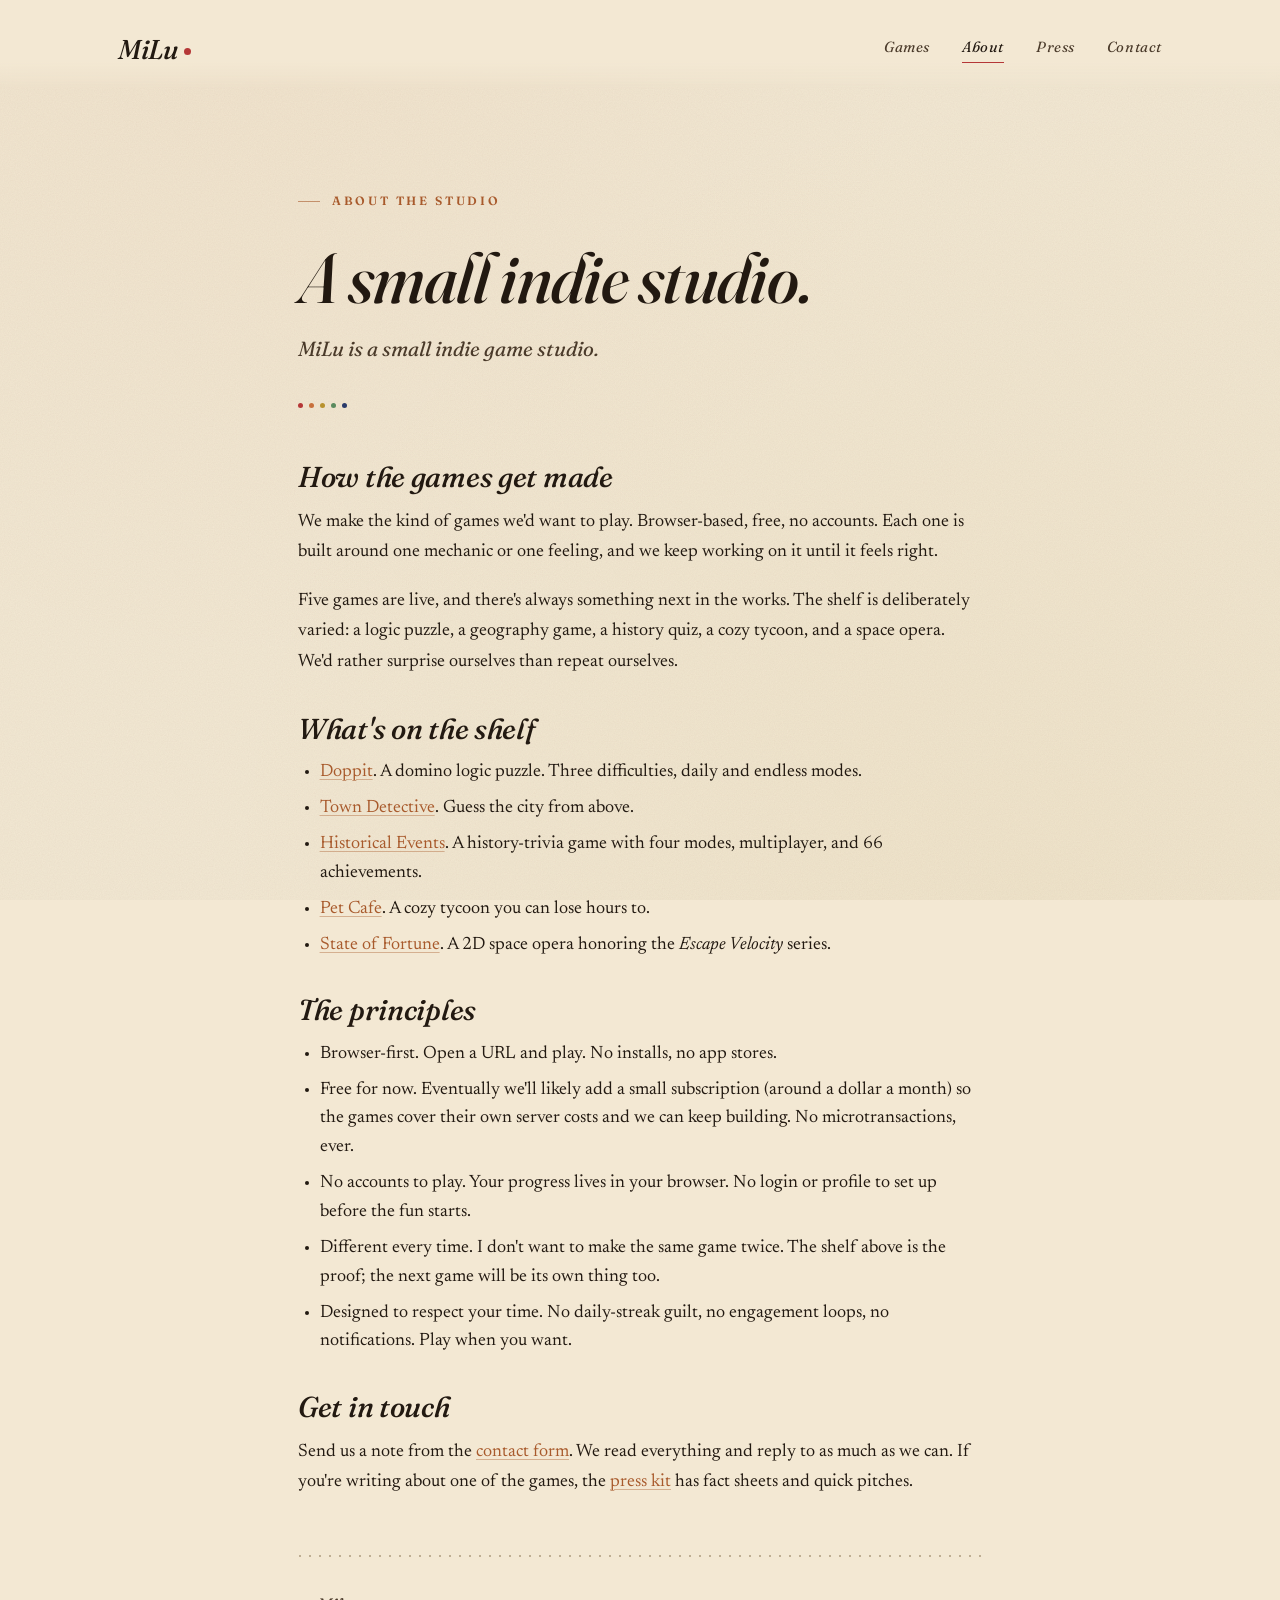
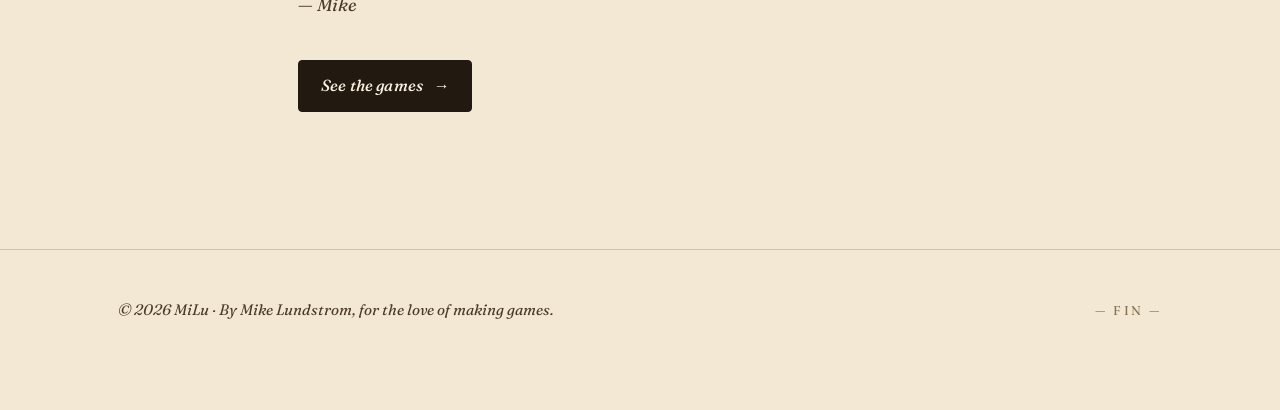
==== commit 92992637: "A+B: remove remaining singular voice + drop Joey credits from catalogue pages A: Convert remaining f" ====
--- a/about/index.html
+++ b/about/index.html
@@ -75,23 +75,23 @@
       </p>
       <p>
         Five games are live, and there's always something next in the works. The shelf is deliberately varied:
-        a logic puzzle, a geography game, a history quiz, a cozy tycoon, and a space opera. I'd rather
-        surprise myself than repeat myself.
+        a logic puzzle, a geography game, a history quiz, a cozy tycoon, and a space opera. We'd rather
+        surprise ourselves than repeat ourselves.
       </p>
 
       <h2>What's on the shelf</h2>
       <ul>
         <li><a href="/games/doppit/">Doppit</a>. A domino logic puzzle. Three difficulties, daily and endless modes.</li>
         <li><a href="/games/town-detective/">Town Detective</a>. Guess the city from above.</li>
-        <li><a href="/games/historical-events/">Historical Events</a>. A history-trivia game built with Joey. Four modes, multiplayer, 66 achievements.</li>
+        <li><a href="/games/historical-events/">Historical Events</a>. A history-trivia game with four modes, multiplayer, and 66 achievements.</li>
         <li><a href="/games/pet-cafe/">Pet Cafe</a>. A cozy tycoon you can lose hours to.</li>
-        <li><a href="/games/state-of-fortune/">State of Fortune</a>. A 2D space opera, my attempt to honor the <em>Escape Velocity</em> games I loved growing up.</li>
+        <li><a href="/games/state-of-fortune/">State of Fortune</a>. A 2D space opera honoring the <em>Escape Velocity</em> series.</li>
       </ul>
 
       <h2>The principles</h2>
       <ul>
         <li>Browser-first. Open a URL and play. No installs, no app stores.</li>
-        <li>Free for now. Eventually I'll likely add a small subscription (around a dollar a month) so the games cover their own server costs and I can keep building. No microtransactions, ever.</li>
+        <li>Free for now. Eventually we'll likely add a small subscription (around a dollar a month) so the games cover their own server costs and we can keep building. No microtransactions, ever.</li>
         <li>No accounts to play. Your progress lives in your browser. No login or profile to set up before the fun starts.</li>
         <li>Different every time. I don't want to make the same game twice. The shelf above is the proof; the next game will be its own thing too.</li>
         <li>Designed to respect your time. No daily-streak guilt, no engagement loops, no notifications. Play when you want.</li>
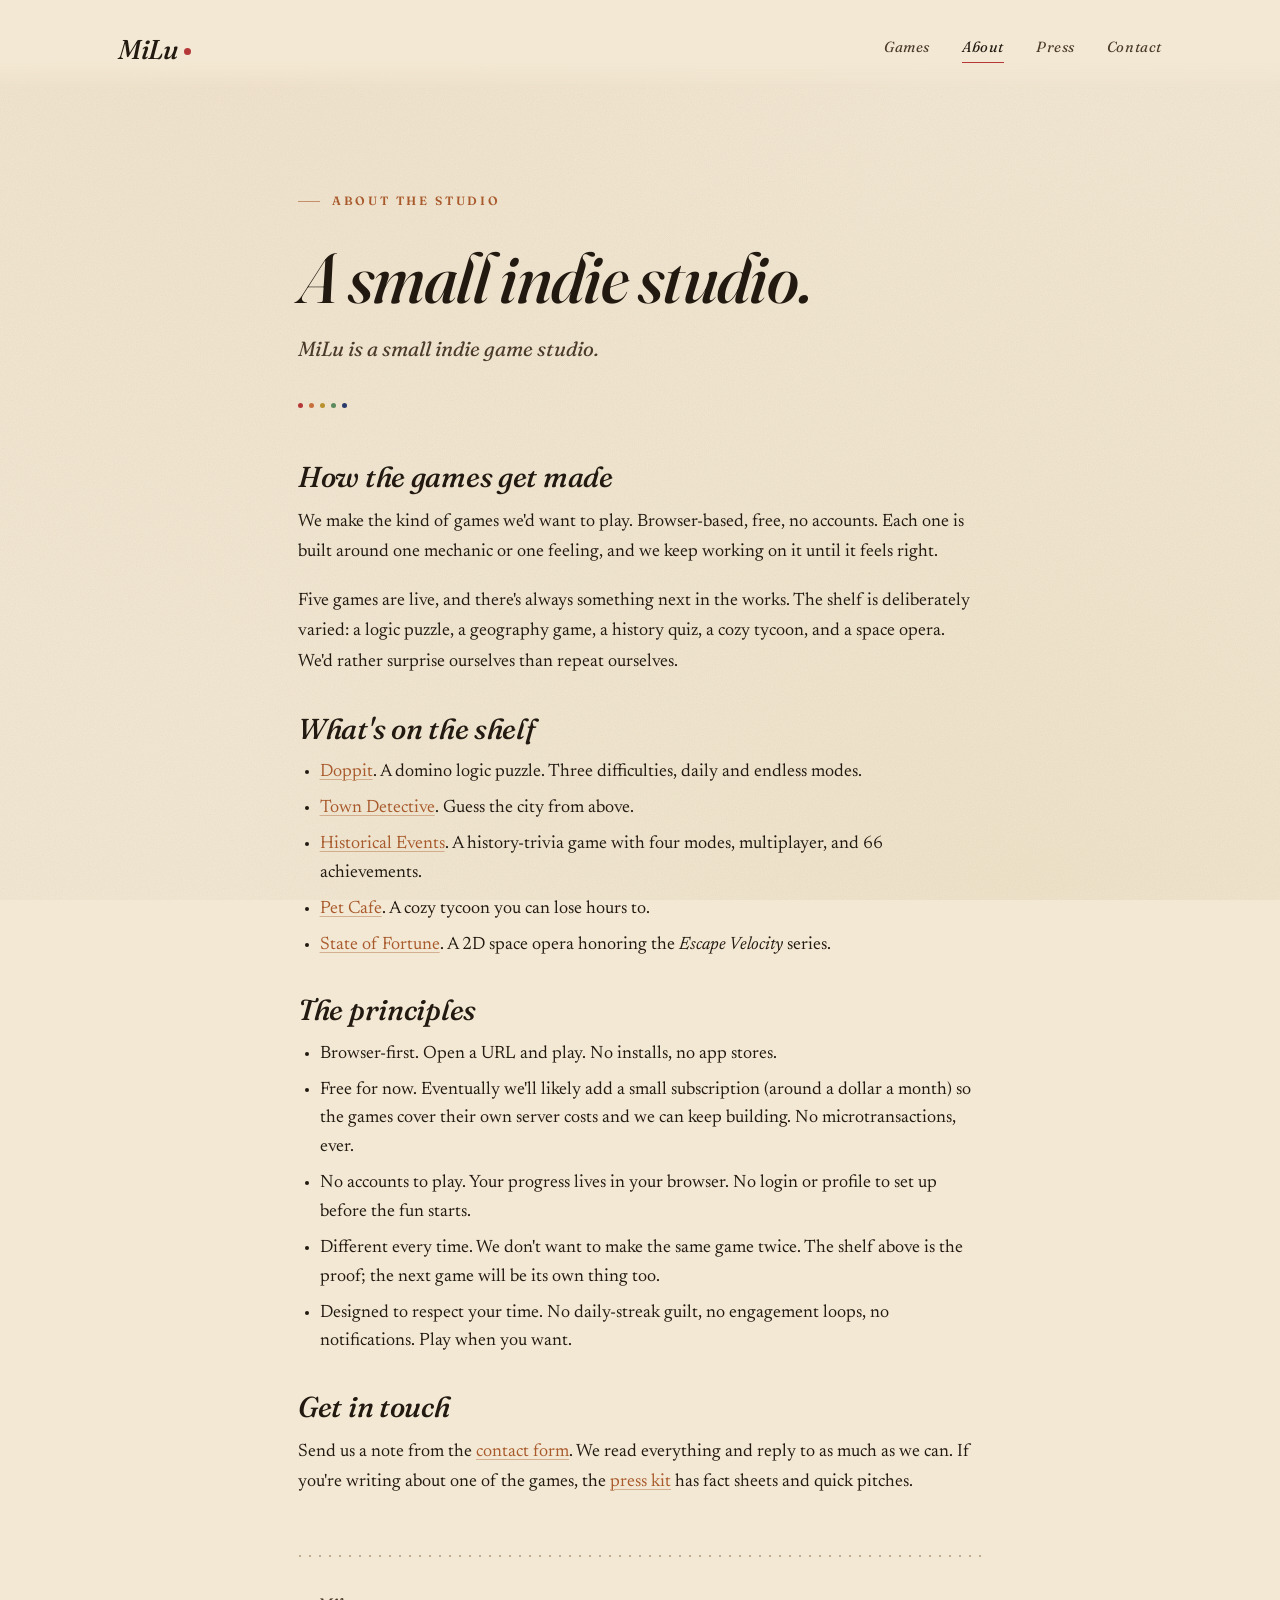
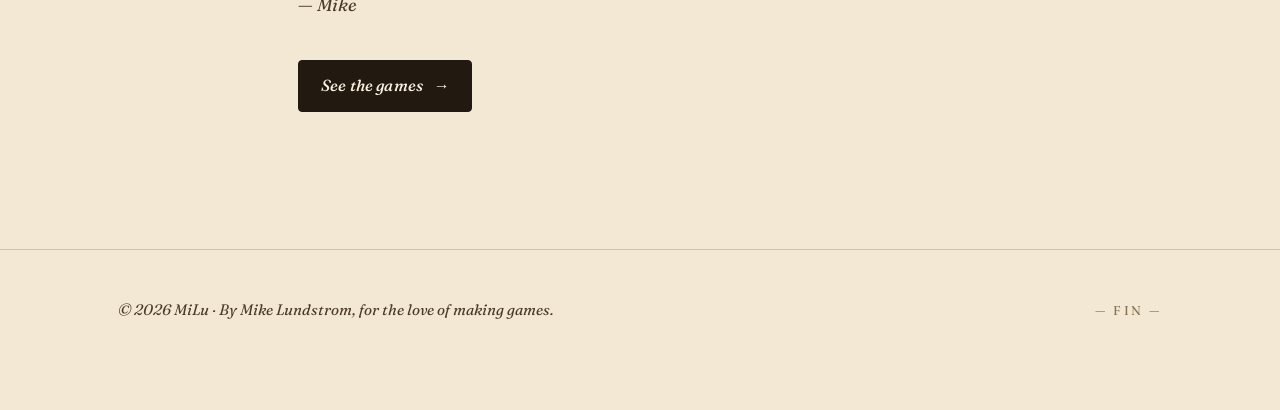
==== commit 7d28d7ce: "Clean up the seven singular-voice misses + drop "Created by" meta row Seven remaining first-person-s" ====
--- a/about/index.html
+++ b/about/index.html
@@ -93,7 +93,7 @@
         <li>Browser-first. Open a URL and play. No installs, no app stores.</li>
         <li>Free for now. Eventually we'll likely add a small subscription (around a dollar a month) so the games cover their own server costs and we can keep building. No microtransactions, ever.</li>
         <li>No accounts to play. Your progress lives in your browser. No login or profile to set up before the fun starts.</li>
-        <li>Different every time. I don't want to make the same game twice. The shelf above is the proof; the next game will be its own thing too.</li>
+        <li>Different every time. We don't want to make the same game twice. The shelf above is the proof; the next game will be its own thing too.</li>
         <li>Designed to respect your time. No daily-streak guilt, no engagement loops, no notifications. Play when you want.</li>
       </ul>
 
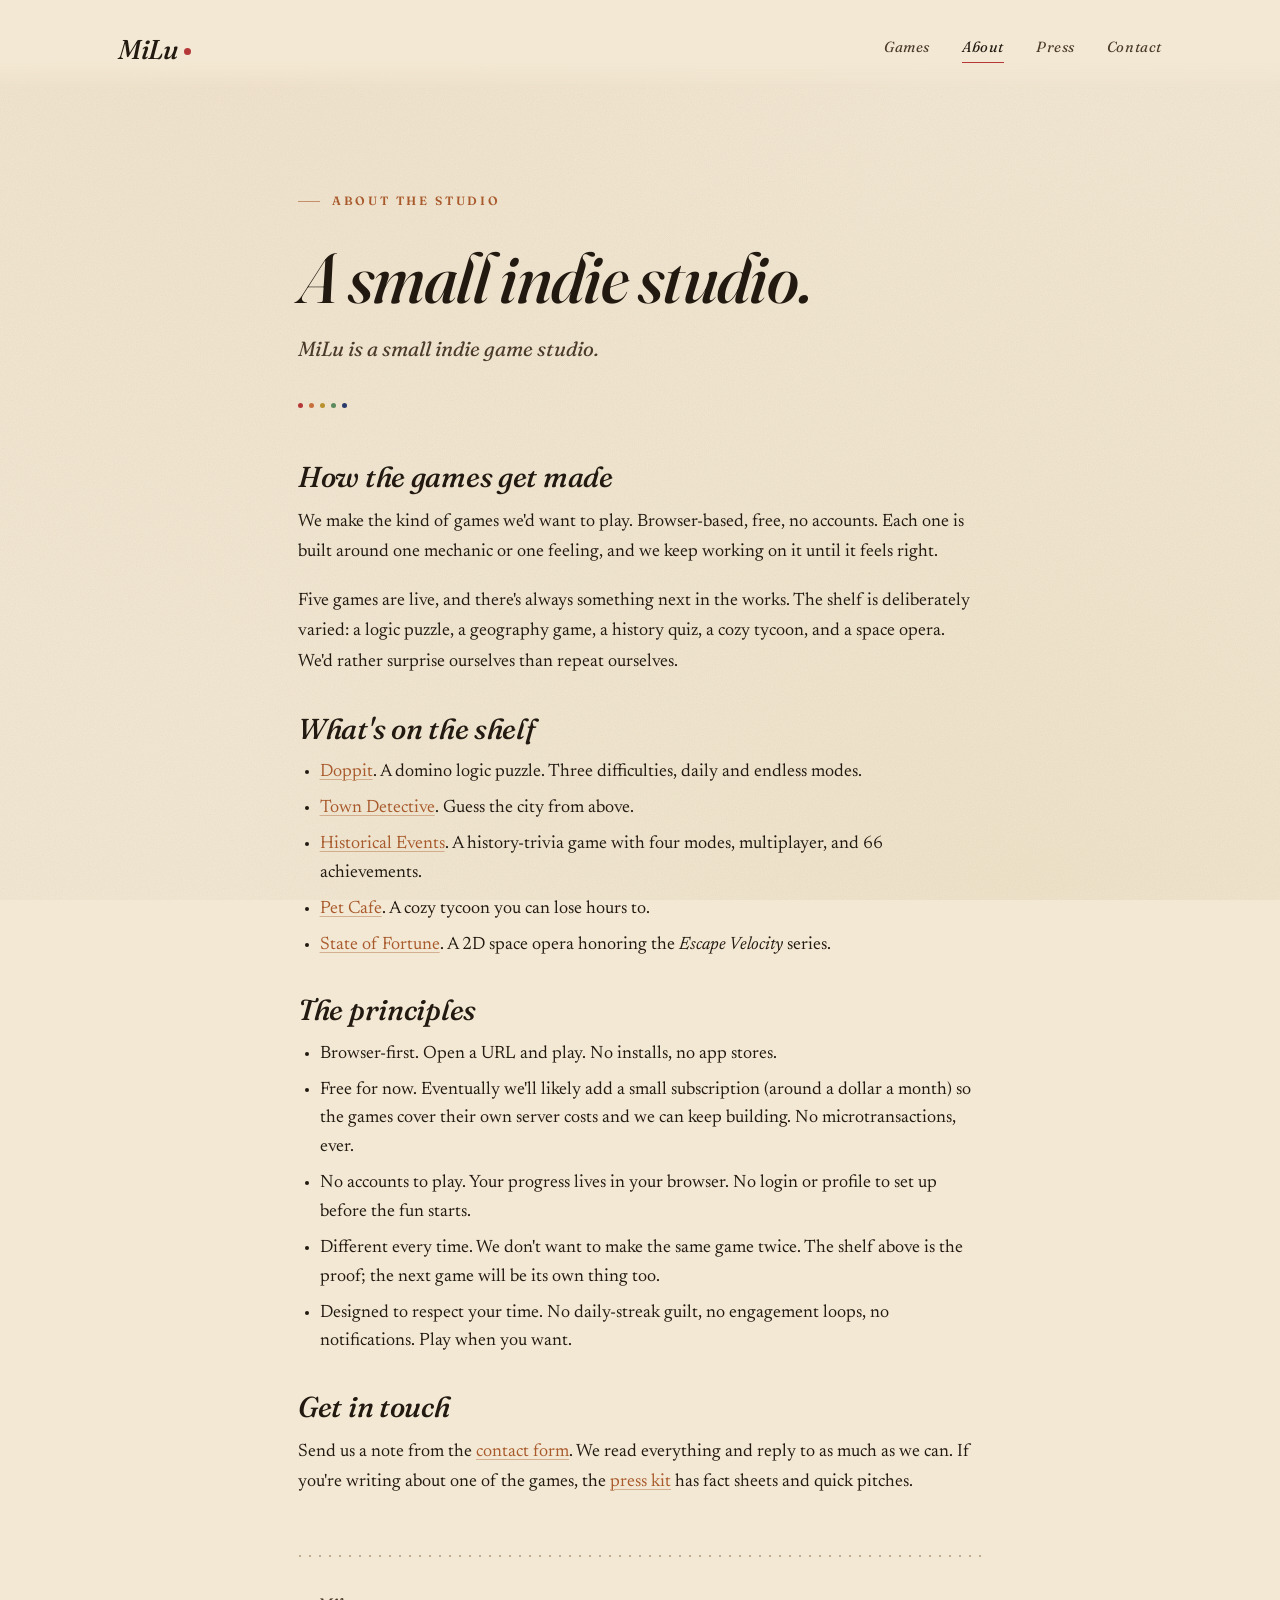
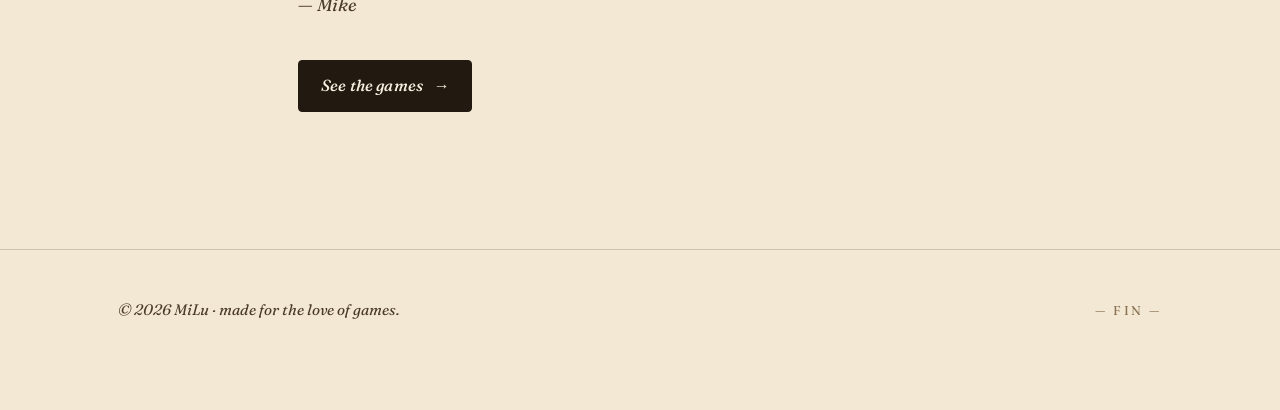
==== commit 1cc62d6a: "Drop founder name from footer (8 pages) + press kit Founder row Footer on every page:   Before: "© 2" ====
--- a/about/index.html
+++ b/about/index.html
@@ -118,7 +118,7 @@
 
 <footer class="site-footer">
   <div class="wrap">
-    <p class="credit">© 2026 MiLu · By Mike Lundstrom, for the love of making games.</p>
+    <p class="credit">© 2026 MiLu · made for the love of games.</p>
     <p class="ornament">— fin —</p>
   </div>
 </footer>
